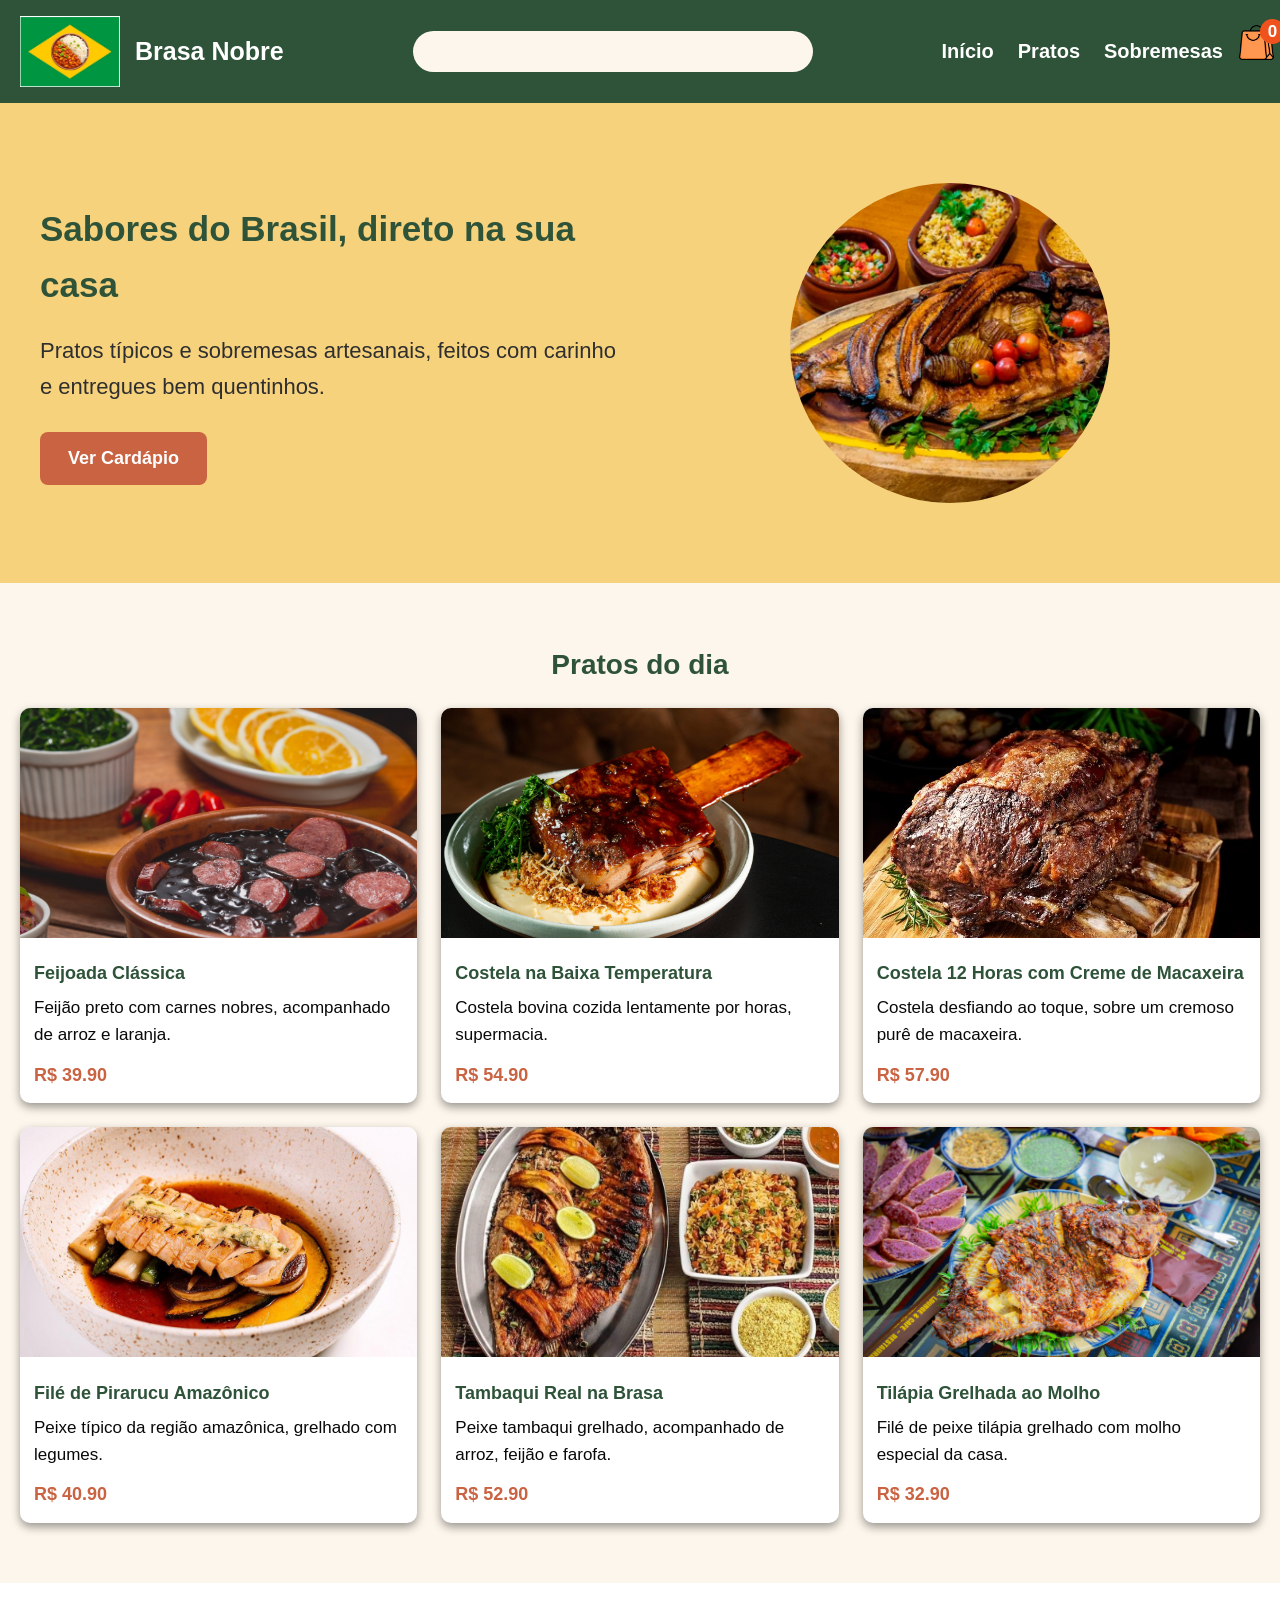
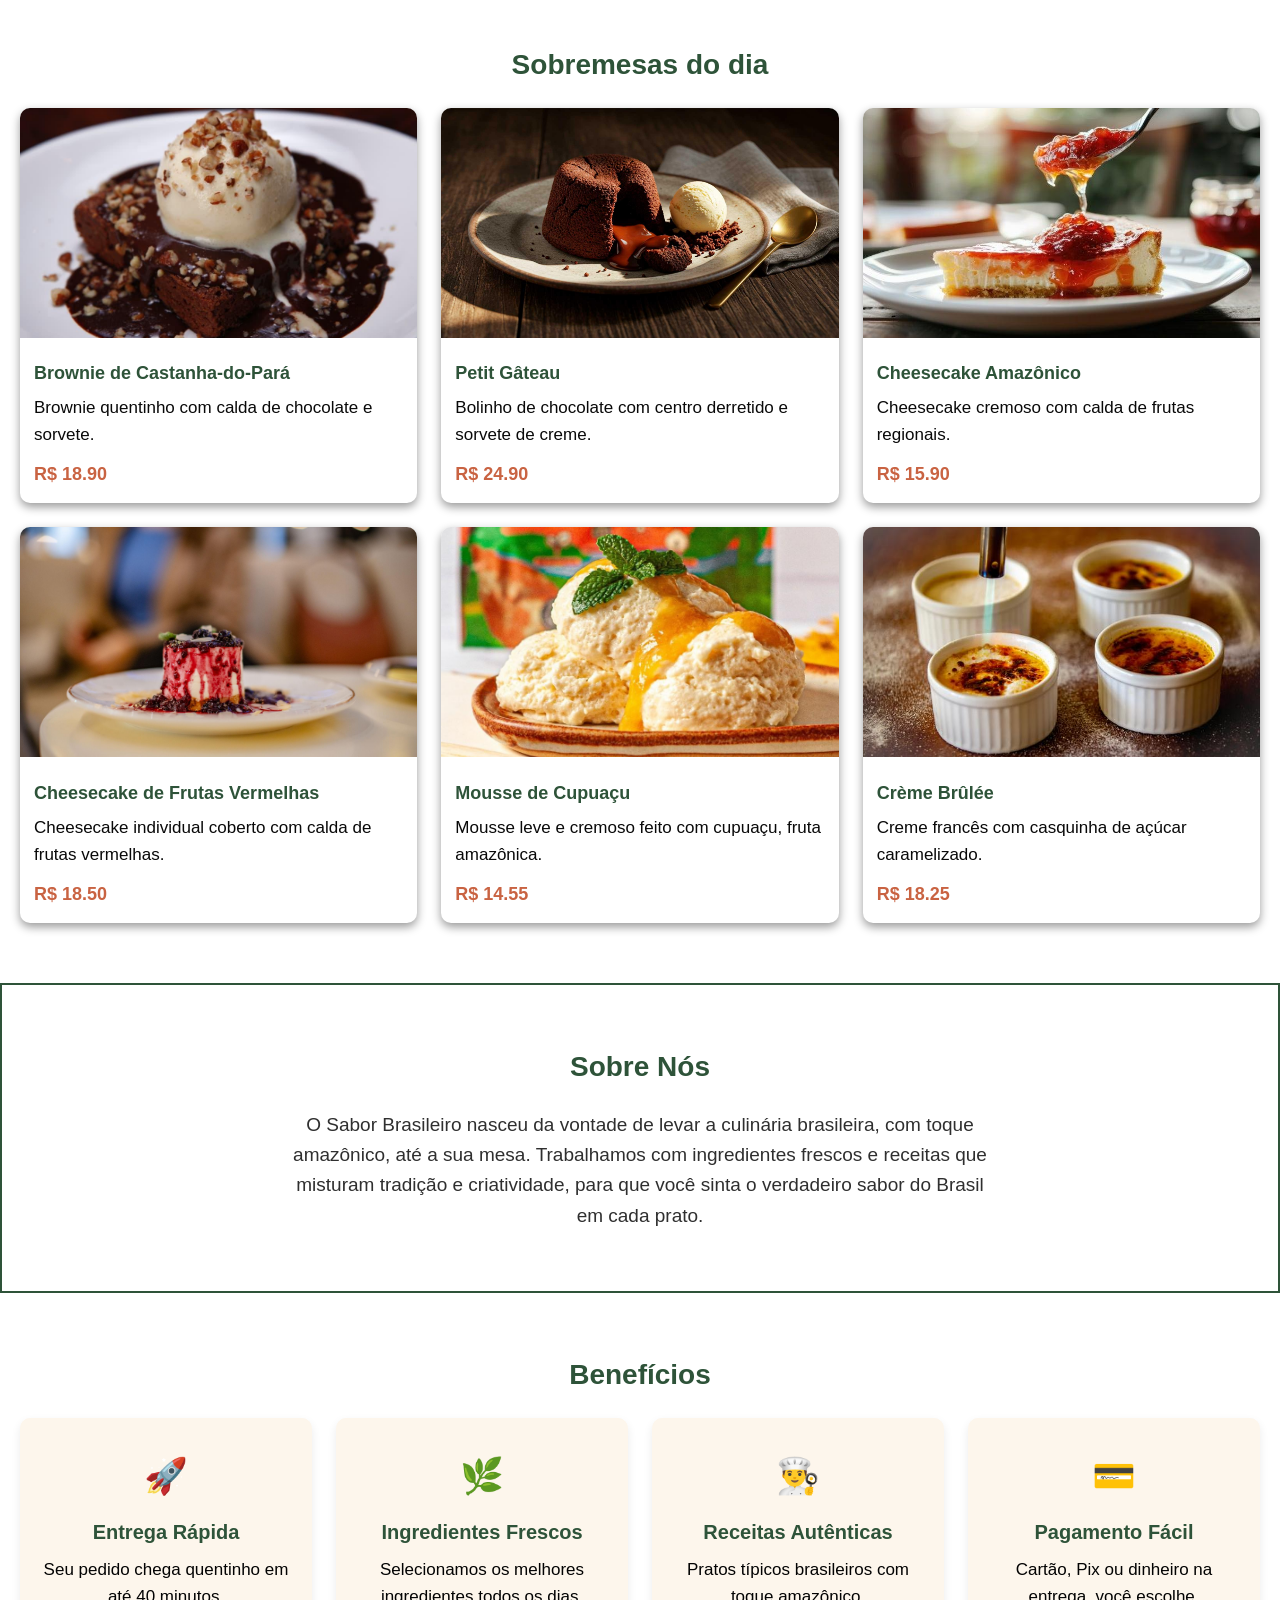
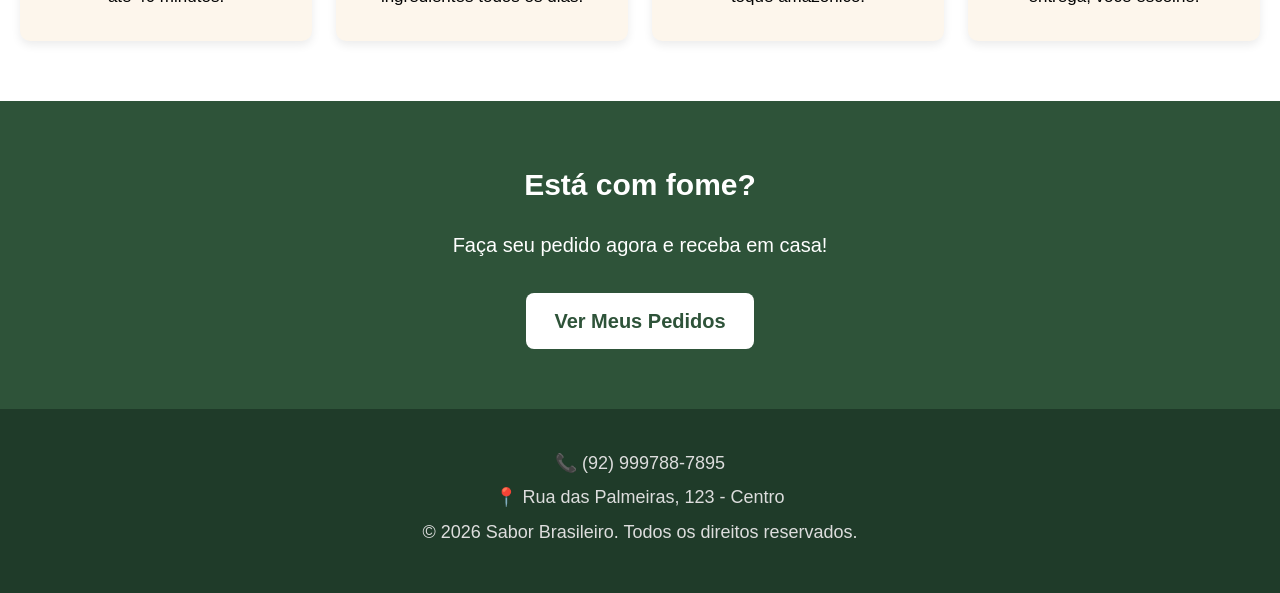
==== index.html @ 7fa76d5f "Commit" ====
<!DOCTYPE html>
<html lang="pt-BR">

<head>
  <meta charset="UTF-8">
  <meta name="viewport" content="width=device-width, initial-scale=1.0">
  <title>Brasa Nobre</title>
  <link rel="stylesheet" href="style.css">
</head>

<body>

  <!-- HEADER -->
  <header class="header">
    <div class="container header-conteudo">
      <div class="logo-area">
        <img class="logo" src="icons/logo.png" alt="logo">
        <h1 class="logoNome">Brasa Nobre</h1>
      </div>

      <div class="pesquisa-header">
        <input id="campoPesquisa" type="text">
      </div>

      <!-- Botão icone (só aparece no celular) -->
      <div class="header-mobile-controles">
        <button class="menu-hamburguer" id="menuHamburguer" aria-label="Abrir menu">
          <span></span>
          <span></span>
          <span></span>
        </button>

        <a href="sacola.html" class="sacola-icone">
          <img src="icons/sacola.png" alt="Sacola">
          <span class="sacola-contador" id="sacola-contador">0</span>
        </a>
      </div>


      <nav id="menuNav">
        <ul class="menu-nav">
          <li><a href="index.html">Início</a></li>
          <li><a href="pratos.html">Pratos</a></li>
          <li><a href="sobremesas.html">Sobremesas</a></li>
        </ul>
      </nav>

    </div>
  </header>

  <!-- SEÇÃO PRINCIPAL (HERO / BANNER) -->
  <section class="hero">
    <div class="container hero-conteudo">

      <div class="hero-texto">
        <h2>Sabores do Brasil, direto na sua casa</h2>
        <p>Pratos típicos e sobremesas artesanais, feitos com carinho e entregues bem quentinhos.</p>
        <a href="#pratos" class="botao">Ver Cardápio</a>
      </div>

      <div class="hero-imagem">
        <img src="comidas/banner.png" alt="Tambaqui na Brasa">
      </div>

    </div>
  </section>

  <!-- SEÇÃO DE PRATOS (COMIDA)-->
  <section id="pratos" class="cardapio">
    <div class="container">
      <h2>Pratos do dia</h2>

      <!-- Cada prato é um "card" (cartão) com imagem, nome, descrição e preço -->
      <div class="grade-cardapio">

        <div class="card card-clicavel" data-titulo="Feijoada Clássica"
          data-descricao="Feijão preto com carnes nobres, acompanhado de arroz e laranja." data-preco="39.90"
          data-imagem="comidas/Feijoada classica.jpg">
          <img src="comidas/Feijoada classica.jpg" alt="Feijoada Clássica">
          <h3>Feijoada Clássica</h3>
          <p>Feijão preto com carnes nobres, acompanhado de arroz e laranja.</p>
          <span class="preco">R$ 39.90</span>
        </div>

        <div class="card card-clicavel" data-titulo="Costela na Baixa Temperatura"
          data-descricao="Costela bovina cozida lentamente por horas, supermacia." data-preco="54.90"
          data-imagem="comidas/Costela Bovina na baixa temperatura.jpg">
          <img src="comidas/Costela Bovina na baixa temperatura.jpg" alt="Costela Bovina">
          <h3>Costela na Baixa Temperatura</h3>
          <p>Costela bovina cozida lentamente por horas, supermacia.</p>
          <span class="preco">R$ 54.90</span>
        </div>

        <div class="card card-clicavel" data-titulo="Costela 12 Horas com Creme de Macaxeira"
          data-descricao="Costela desfiando ao toque, sobre um cremoso purê de macaxeira." data-preco="57.90"
          data-imagem="comidas/Costela 12 Horas com Creme de Macaxeira.jpg">
          <img src="comidas/Costela 12 Horas com Creme de Macaxeira.jpg" alt="Costela com creme de macaxeira">
          <h3>Costela 12 Horas com Creme de Macaxeira</h3>
          <p>Costela desfiando ao toque, sobre um cremoso purê de macaxeira.</p>
          <span class="preco">R$ 57.90</span>
        </div>

        <div class="card card-clicavel" data-titulo="Filé de Pirarucu Amazônico"
          data-descricao="Peixe típico da região amazônica, grelhado com legumes." data-preco="49.90"
          data-imagem="comidas/Filé de Pirarucu Amazônico.jpg">
          <img src="comidas/Filé de Pirarucu Amazônico.jpg" alt="Filé de Pirarucu">
          <h3>Filé de Pirarucu Amazônico</h3>
          <p>Peixe típico da região amazônica, grelhado com legumes.</p>
          <span class="preco">R$ 40.90</span>
        </div>

        <div class="card card-clicavel" data-titulo="Tambaqui Real na Brasa"
          data-descricao="Peixe tambaqui grelhado, acompanhado de arroz, feijão e farofa." data-preco="52.90"
          data-imagem="comidas/Tambaqui Real na Brasa.jpg">
          <img src="comidas/Tambaqui Real na Brasa.jpg" alt="Tambaqui na brasa">
          <h3>Tambaqui Real na Brasa</h3>
          <p>Peixe tambaqui grelhado, acompanhado de arroz, feijão e farofa.</p>
          <span class="preco">R$ 52.90</span>
        </div>

        <div class="card card-clicavel" data-titulo="Tilápia Grelhada ao Molho"
          data-descricao="Filé de peixe tilápia grelhado com molho especial da casa." data-preco="42.90"
          data-imagem="comidas/Tilapia grelhada ao molho.jpg">
          <img src="comidas/Tilapia grelhada ao molho.jpg" alt="Tilápia grelhada">
          <h3>Tilápia Grelhada ao Molho</h3>
          <p>Filé de peixe tilápia grelhado com molho especial da casa.</p>
          <span class="preco">R$ 32.90</span>
        </div>

      </div>
    </div>
  </section>

  <!-- SEÇÃO DE SOBREMESAS -->
  <section id="sobremesas" class="cardapio cardapio-sobremesas">
    <div class="container">
      <h2>Sobremesas do dia</h2>

      <div class="grade-cardapio">

        <div class="card card-clicavel" data-titulo="Brownie de Castanha-do-Pará"
          data-descricao="Brownie quentinho com calda de chocolate e sorvete." data-preco="22.90"
          data-imagem="sobremesas/Brownie de Castanha-do-Pará.jpg">
          <img src="sobremesas/Brownie de Castanha-do-Pará.jpg" alt="Brownie de castanha-do-pará">
          <h3>Brownie de Castanha-do-Pará</h3>
          <p>Brownie quentinho com calda de chocolate e sorvete.</p>
          <span class="preco">R$ 18.90</span>
        </div>

        <div class="card card-clicavel" data-titulo="Petit Gâteau"
          data-descricao="Bolinho de chocolate com centro derretido e sorvete de creme." data-preco="24.90"
          data-imagem="sobremesas/Petit Gâteau.jpg">
          <img src="sobremesas/Petit Gâteau.jpg" alt="Petit Gâteau">
          <h3>Petit Gâteau</h3>
          <p>Bolinho de chocolate com centro derretido e sorvete de creme.</p>
          <span class="preco">R$ 24.90</span>
        </div>

        <div class="card card-clicavel" data-titulo="Cheesecake Amazônico"
          data-descricao="Cheesecake cremoso com calda de frutas regionais." data-preco="21.90"
          data-imagem="sobremesas/Cheesecake Amazônico.jpg">
          <img src="sobremesas/Cheesecake Amazônico.jpg" alt="Cheesecake Amazônico">
          <h3>Cheesecake Amazônico</h3>
          <p>Cheesecake cremoso com calda de frutas regionais.</p>
          <span class="preco">R$ 15.90</span>
        </div>

        <div class="card card-clicavel" data-titulo="Cheesecake de Frutas Vermelhas"
          data-descricao="Cheesecake individual coberto com calda de frutas vermelhas." data-preco="21.90"
          data-imagem="sobremesas/Cheesecake de Frutas Vermelhas.jpg">
          <img src="sobremesas/Cheesecake de Frutas Vermelhas.jpg" alt="Cheesecake de frutas vermelhas">
          <h3>Cheesecake de Frutas Vermelhas</h3>
          <p>Cheesecake individual coberto com calda de frutas vermelhas.</p>
          <span class="preco">R$ 18.50</span>
        </div>

        <div class="card card-clicavel" data-titulo="Mousse de Cupuaçu"
          data-descricao="Mousse leve e cremoso feito com cupuaçu, fruta amazônica." data-preco="18.90"
          data-imagem="sobremesas/Mousse de Cupuaçu.jpg">
          <img src="sobremesas/Mousse de Cupuaçu.jpg" alt="Mousse de cupuaçu">
          <h3>Mousse de Cupuaçu</h3>
          <p>Mousse leve e cremoso feito com cupuaçu, fruta amazônica.</p>
          <span class="preco">R$ 14.55</span>
        </div>

        <div class="card card-clicavel" data-titulo="Crème Brûlée"
          data-descricao="Creme francês com casquinha de açúcar caramelizado." data-preco="23.90"
          data-imagem="sobremesas/Crème Brûlée.jpg">
          <img src="sobremesas/Crème Brûlée.jpg" alt="Crème Brûlée">
          <h3>Crème Brûlée</h3>
          <p>Creme francês com casquinha de açúcar caramelizado.</p>
          <span class="preco">R$ 18.25</span>
        </div>

      </div>
    </div>
  </section>

  <!-- SOBRE O RESTAURANTE -->
  <section id="sobre" class="sobre">
    <div class="container">
      <h2>Sobre Nós</h2>
      <p>
        O Sabor Brasileiro nasceu da vontade de levar a culinária brasileira,
        com toque amazônico, até a sua mesa. Trabalhamos com ingredientes
        frescos e receitas que misturam tradição e criatividade, para que
        você sinta o verdadeiro sabor do Brasil em cada prato.
      </p>
    </div>
  </section>

  <!-- MODAL (janela) DE DETALHES DO PRATO -->
  <div class="modal" id="modal-prato">
    <div class="modal-conteudo">

      <button class="modal-fechar" id="modal-fechar">×</button>

      <img id="modal-imagem" src="" alt="">

      <h3 id="modal-titulo"></h3>
      <p id="modal-descricao"></p>
      <span class="preco" id="modal-preco"></span>

      <div class="modal-quantidade">
        <button id="btn-menos">−</button>
        <span id="quantidade-atual">1</span>
        <button id="btn-mais">+</button>
      </div>

      <button class="botao botao-sacola" id="btn-adicionar-sacola">
        Adicionar aos Pedidos
      </button>

    </div>
  </div>

  <!-- SEÇÃO DE BENEFÍCIOS / DIFERENCIAIS     -->

  <section class="beneficios">
    <div class="container">
      <h2>Benefícios</h2>

      <div class="grade-beneficios">

        <div class="card-beneficio">
          <div class="card-beneficio-icone">🚀</div>
          <h3>Entrega Rápida</h3>
          <p>Seu pedido chega quentinho em até 40 minutos.</p>
        </div>

        <div class="card-beneficio">
          <div class="card-beneficio-icone">🌿</div>
          <h3>Ingredientes Frescos</h3>
          <p>Selecionamos os melhores ingredientes todos os dias.</p>
        </div>

        <div class="card-beneficio">
          <div class="card-beneficio-icone">👨‍🍳</div>
          <h3>Receitas Autênticas</h3>
          <p>Pratos típicos brasileiros com toque amazônico.</p>
        </div>

        <div class="card-beneficio">
          <div class="card-beneficio-icone">💳</div>
          <h3>Pagamento Fácil</h3>
          <p>Cartão, Pix ou dinheiro na entrega, você escolhe.</p>
        </div>

      </div>
    </div>
  </section>

  <!-- CHAMADA PARA AÇÃO (CTA)-->
  <section class="cta">
    <div class="container">
      <h2>Está com fome?</h2>
      <p>Faça seu pedido agora e receba em casa!</p><br>
      <a href="sacola.html" class="botao botao-claro">Ver Meus Pedidos</a>
    </div>
  </section>

  <!-- RODAPÉ -->
  <footer id="contato" class="footer">
    <div class="container">
      <p>📞 (92) 999788-7895</p>
      <p>📍 Rua das Palmeiras, 123 - Centro</p>
      <p>&copy; 2026 Sabor Brasileiro. Todos os direitos reservados.</p>
    </div>
  </footer>


  <!-- Ligando com o arquivo JavaScript -->
  <script src="script.js"></script>
</body>

</html>
---- style.css ----
* {
  margin: 0;
  padding: 0;
  box-sizing: border-box;
}

/* CONFIGURAÇÕES GERAIS DO SITE */
body {
  font-family: 'Segoe UI', Verdana, Arial, sans-serif;
  color: #2f2f2f;
  line-height: 1.6;
  display: flex;
  flex-direction: column;
  min-height: 100vh;
}

/* Classe usada para centralizar o conteúdo e limitar a largura */
.container {
  max-width: 1300px;
  margin: 0 auto;
  padding: 0 20px;
}

h2 {
  font-size: 28px;
  margin-bottom: 20px;
  color: #2e5339;
  text-align: center;
}

a {
  text-decoration: none;
  color: inherit;
}

/* ===BOTÕES==== */
.botao {
  display: inline-block;
  background-color: #c96342;
  color: #fff;
  padding: 12px 28px;
  border-radius: 8px;
  font-weight: bold;
}

.botao:hover {
  background-color: #a14e33;
  /* Efeito mais escuro */
}

.botao-claro {
  background-color: #fff;
  color: #2e5339;
}

.botao-claro:hover {
  background-color: #eaeaea;
}

/* === HEADER (logo + menu) === */
.header {
  background-color: #2e5339;
  padding: 16px 0;
}

.header-conteudo {
  /* FLEXBOX: organiza logo e menu lado a lado */
  display: flex;
  justify-content: space-between;
  align-items: center;
}

.logo-area {
  display: flex;
  align-items: center;
  gap: 15px;
}

.logo {
  width: 100px;
}

.logoNome {
  color: #fff;
  font-size: 25px;
}

.pesquisa-header {
  flex: 1;
  display: flex;
  justify-content: center;
  margin: 0 30px;
}

#campoPesquisa {
  width: 100%;
  max-width: 400px;
  padding: 10px 18px;
  border: 3px solid transparent;
  border-radius: 50px;
  outline: none;
  font-size: 18 px;
  background-color: #fdf6ec;
  color: #101010;
  transition: all 0.3s ease;
}


/* Quando o cliente clica/seleciona o campo */
#campoPesquisa:focus {
  border-color: #f6ad03;
  /* amarelo dourado do tema, dá destaque */
  background-color: #fff;
  box-shadow: 0 0 0 3px rgba(242, 193, 78, 0.3);
  /* brilho suave ao redor */
}

/* Estiliza o placeholder */
#campoPesquisa::placeholder {
  color: #999;
}

/* Coloca os itens do menu em linha, um ao lado do outro */
.menu-nav {
  display: flex;
  list-style: none;
  gap: 24px;
  font-size: 20px;
}

.menu-nav a {
  color: #fff;
  font-weight: bold;
}

.menu-nav a:hover {
  color: #f2c14e;
  /* amarelo dourado de destaque */
}

/* =========================================
   MENU HAMBÚRGUER (celular)
========================================= */

/* Escondido por padrão (só aparece no celular, via media query) */
.menu-hamburguer {
  display: none;
  flex-direction: column;
  justify-content: center;
  gap: 5px;
  background: none;
  border: none;
  cursor: pointer;
  padding: 8px;
}

.menu-hamburguer span {
  width: 26px;
  height: 3px;
  background-color: #fff;
  border-radius: 2px;
}

/* No celular: mostra o botão e esconde o menu por padrão */
@media (max-width: 600px) {
  .menu-hamburguer {
    display: flex;
  }

  nav {
    width: 100%;
    max-height: 0;
    overflow: hidden;
    transition: max-height 0.3s ease;
  }

  /* Quando o JavaScript adicionar essa classe, o menu aparece */
  nav.aberto {
    max-height: 200px;
  }

  .menu-nav {
    flex-direction: column;
    align-items: center;
    padding: 12px 0;
  }
}

/* === HERO (seção principal/banner) === */
.hero {
  background-color: #f7d27d;
  padding: 80px 20px;
}

.hero-conteudo {
  display: flex;
  align-items: center;
  justify-content: space-between;
  gap: 40px;
}

.hero-texto {
  flex: 1;
  /* ocupa o espaço disponível */
  text-align: left;
  font-size: 18px;

}

.hero-texto h2 {
  font-size: 35px;
  color: #2e5339;
  text-align: left;
}

.hero-texto p {
  font-size: 22px;
  margin: 16px 0 28px;
}

.hero-imagem {
  flex: 1;
  display: flex;
  justify-content: center;
}

.hero-imagem img {
  width: 320px;
  height: 320px;
  object-fit: cover;
  border-radius: 50%;
  /* deixa a imagem redonda */

  /* Animação de flutuar */
  animation: flutuar 3s ease-in-out infinite;
}

/* Define os "passos" da animação: sobe e desce */
@keyframes flutuar {

  0%,
  100% {
    transform: translateY(0px);
  }

  50% {
    transform: translateY(-15px);
  }
}


/* === SOBRE === */
.sobre {
  padding: 60px 0;
  text-align: center;
  border: 2px solid #2e5339;
}

.sobre p {
  max-width: 700px;
  margin: 0 auto;
  font-size: 19px;
}

/* === CARDÁPIO (pratos e sobremesas) ==== */
.cardapio {
  padding: 60px 0;
  background-color: #fdf6ec;
  /* tom claro, parece e suave */
}

.cardapio-sobremesas {
  background-color: #fff;
  /* cor diferente pra separar visualmente das comidas */
}

.grade-cardapio {
  /* GRID: organiza os cards em colunas automáticas */
  display: grid;
  grid-template-columns: repeat(3, 1fr);
  gap: 24px;
}

.card {
  background-color: #fff;
  border-radius: 10px;
  overflow: hidden;
  box-shadow: 0 4px 10px rgba(0, 0, 0, 0.4);
  transition: transform 0.3s ease;
  /* efeito suave ao passar o mouse */
}

.card:hover {
  transform: translateY(-6px);
  /* "levanta" o card ao passar o mouse */
}

.card img {
  width: 100%;
  height: 230px;
  object-fit: cover;
  /* a imagem preenche o espaço sem distorcer */
}

.card h3 {
  font-size: 18px;
  color: #2e5339;
  margin: 14px 14px 6px;
}

.card p {
  font-size: 17px;
  color: #090909;
  margin: 0 14px 12px;
}

.preco {
  display: block;
  font-weight: bold;
  color: #c96342;
  margin: 0 14px 14px;
  font-size: 18px;
}

/* Estilo aplicado pelo JavaScript quando o cliente clica no card */
.card.selecionado {
  border: 3px solid #2e5339;
  box-shadow: 0 6px 14px rgba(0, 0, 0, 0.4);
}

/* === MODAL DE DETALHES DO PRATO === */
.modal {
  display: none;
  position: fixed;
  top: 0;
  left: 0;
  width: 100%;
  height: 100%;
  background-color: rgba(0, 0, 0, 0.6);
  justify-content: center;
  align-items: center;
  z-index: 1000;
}

.modal.aberto {
  display: flex;
}

.modal-conteudo {
  background-color: #fff;
  padding: 40px;
  border-radius: 12px;
  max-width: 500px;
  width: 90%;
  text-align: center;
  position: relative;
  font-size: 18px;
}

.modal-conteudo img {
  width: 100%;
  height: 260px;
  object-fit: cover;
  border-radius: 8px;
  margin-bottom: 16px;
}

.modal-fechar {
  position: absolute;
  top: 10px;
  right: 14px;
  background: none;
  border: none;
  font-size: 35px;
  cursor: pointer;
  color: #050505;
}

.modal-quantidade {
  display: flex;
  align-items: center;
  justify-content: center;
  gap: 16px;
  margin: 20px 0;
}

.modal-quantidade button {
  width: 36px;
  height: 36px;
  border-radius: 50%;
  border: 2px solid #2e5339;
  background-color: #fff;
  color: #2e5339;
  font-size: 30px;
  cursor: pointer;
}

.modal-quantidade button:hover {
  background-color: #2e5339;
  color: #fff;
}

#quantidade-atual {
  font-size: 20px;
  font-weight: bold;
  min-width: 24px;
}

.botao-sacola {
  width: 100%;
  font-size: 17px;
}

.card-clicavel {
  cursor: pointer;
}


/* === PÁGINA DO SACOLA ===*/
.pagina-sacola {
  padding: 60px 0;
  min-height: 60vh;
}

.item-sacola {
  display: flex;
  align-items: center;
  gap: 16px;
  background-color: #fff;
  border-radius: 10px;
  padding: 14px;
  margin-bottom: 14px;
  box-shadow: 0 4px 10px rgba(0, 0, 0, 0.10);
}

.item-sacola img {
  width: 90px;
  height: 90px;
  object-fit: cover;
  border-radius: 8px;
}

.item-sacola-info {
  flex: 1;
}

.item-sacola-info h3 {
  color: #2e5339;
  font-size: 22px;
}

.item-sacola-info p {
  font-size: 20px;
  color: #040404;

}

.item-sacola-remover {
  background-color: #c96342;
  color: #fff;
  border: none;
  padding: 8px 14px;
  border-radius: 6px;
  cursor: pointer;
  font-size: 16px;
}

.item-sacola-remover:hover {
  background-color: #a14e33;
}

.sacola-total {
  display: flex;
  justify-content: space-between;
  font-size: 22px;
  margin-top: 20px;
  padding-top: 20px;
  border-top: 2px solid #2e5339;
}

.sacola-total span {
  color: #c96342;
  font-weight: bold;
}


.sacola-icone {
  position: relative;
  display: inline-flex;
  cursor: pointer;
  top: -5px;
  right: -15px;
}

.sacola-icone img {
  width: 37px;
  height: 37px;
  object-fit: contain;
}

.sacola-contador {
  position: absolute;
  top: -5px;
  right: -10px;
  background-color: #f0521e;
  color: #fff;
  font-size: 17px;
  font-weight: bold;
  border-radius: 50%;
  width: 25px;
  height: 25px;
  display: flex;
  align-items: center;
  justify-content: center;
}

.item-sacola-menos,
.item-sacola-mais {
  width: 36px;
  height: 36px;
  border-radius: 50%;
  border: 2px solid #2e5339;
  background-color: #fff;
  color: #2e5339;
  font-size: 25px;
  cursor: pointer;
  margin-right: 8px;
}

.item-sacola-menos:hover,
.item-sacola-mais:hover {
  background-color: #2e5339;
  color: #fff;
}

/* Ajusta a mensagem de sacola vazia: centralizada e com mais destaque */

.sacola-vazia {
  text-align: center;
  font-size: 22px;
  color: #030303;
  padding: 60px 20px;
}

.sacola-vazia a {
  display: inline-block;
  margin-top: 8px;
  color: #2e5339;
  font-weight: bold;
  text-decoration: underline;
}

/* Esconde a busca só na página da sacola, mas mantém o espaço reservado */
.pagina-sacola-body .pesquisa-header {
  visibility: hidden;
}


/* === CTA (chamada para ação final)=== */

.cta {
  background-color: #2e5339;
  color: #fff;
  text-align: center;
  padding: 60px 20px;
  font-size: 20px;
}

.cta h2 {
  color: #fff;
  font-size: 30px;
}

/* =========================================
   BENEFÍCIOS / DIFERENCIAIS
========================================= */
.beneficios {
  padding: 60px 0;
  background-color: #fff;
}

.grade-beneficios {
  /* GRID: organiza os cards em colunas automáticas */
  display: grid;
  grid-template-columns: repeat(4, 1fr);
  gap: 24px;
}

.card-beneficio {
  background-color: #fdf6ec;
  border-radius: 10px;
  padding: 30px 20px;
  text-align: center;
  box-shadow: 0 4px 10px rgba(0, 0, 0, 0.08);
  transition: transform 0.3s ease;
}

.card-beneficio:hover {
  transform: translateY(-6px);
}

.card-beneficio-icone {
  font-size: 2.2rem;
  margin-bottom: 12px;
}

.card-beneficio h3 {
  color: #2e5339;
  font-size: 20px;
  margin-bottom: 8px;
}

.card-beneficio p {
  color: #030303;
  font-size: 17px;
}

/* Responsividade dos benefícios */
@media (max-width: 900px) {
  .grade-beneficios {
    grid-template-columns: repeat(2, 1fr);
  }
}

@media (max-width: 600px) {
  .grade-beneficios {
    grid-template-columns: 1fr;
  }
}

/* === FOOTER (rodapé) === */

.footer {
  background-color: #1f3b29;
  color: #ddd;
  text-align: center;
  padding: 40px;
  margin-top: auto;
}

.footer p {
  margin-bottom: 6px;
  font-size: 18px;
}

/* === RESPONSIVIDADE
Media queries: ajustam o layout para telas menores === */

/* =========================================
   RESPONSIVIDADE
   Media queries: ajustam o layout para telas menores
========================================= */

/* Tablets (telas até 900px) */

@media (max-width: 900px) {
  .grade-cardapio {
    grid-template-columns: repeat(2, 1fr);
  }

  .pesquisa-header {
    margin: 0 12px;
  }

  #campoPesquisa {
    max-width: 180px;
  }

  .menu-nav {
    gap: 14px;
    font-size: 16px;
  }

  .logoNome {
    font-size: 20px;
  }
}

/* Celulares (telas até 600px) */
@media (max-width: 600px) {
  .header-conteudo {
    flex-direction: column;
    align-items: center;
    gap: 12px;
  }

  .logo-area {
    justify-content: center;
    order: initial;
  }

  .logo {
    width: 60px;
  }

  .pesquisa-header {
    margin: 0;
    width: 100%;
    order: initial;
  }

  nav {
    order: initial;
  }

  .header-mobile-controles {
    display: flex;
    align-items: center;
    gap: 16px;
    order: initial;
  }

  .sacola-icone {
    top: 0;
    right: 0;
  }

  .menu-nav {
    flex-wrap: wrap;
    justify-content: center;
    gap: 14px;
  }

  .hero-texto h2 {
    font-size: 1.8rem;
  }

  .grade-cardapio {
    grid-template-columns: 1fr;
  }
}

/* Ordena os elementos do header no desktop: logo, busca, menu, sacola */
.logo-area {
  order: 1;
}

.pesquisa-header {
  order: 2;
}

nav {
  order: 3;
}

.header-mobile-controles {
  order: 4;
}
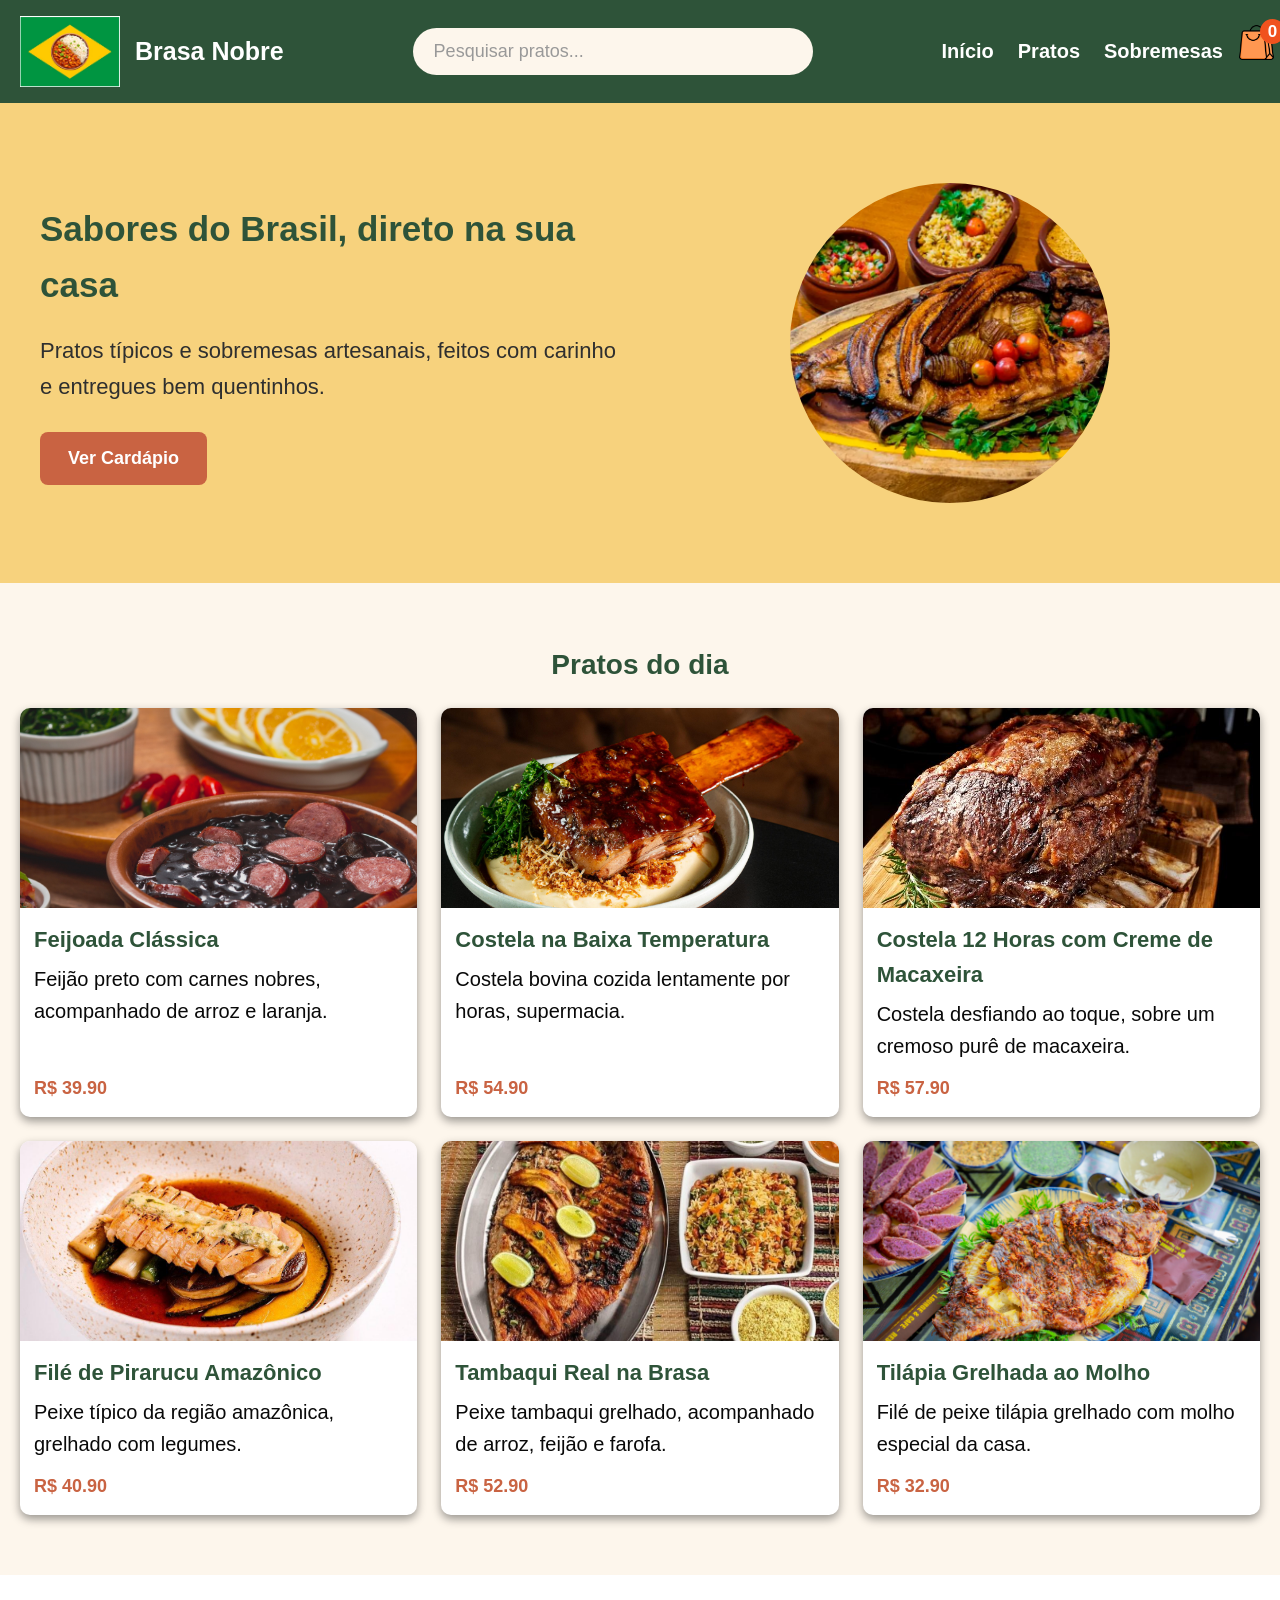
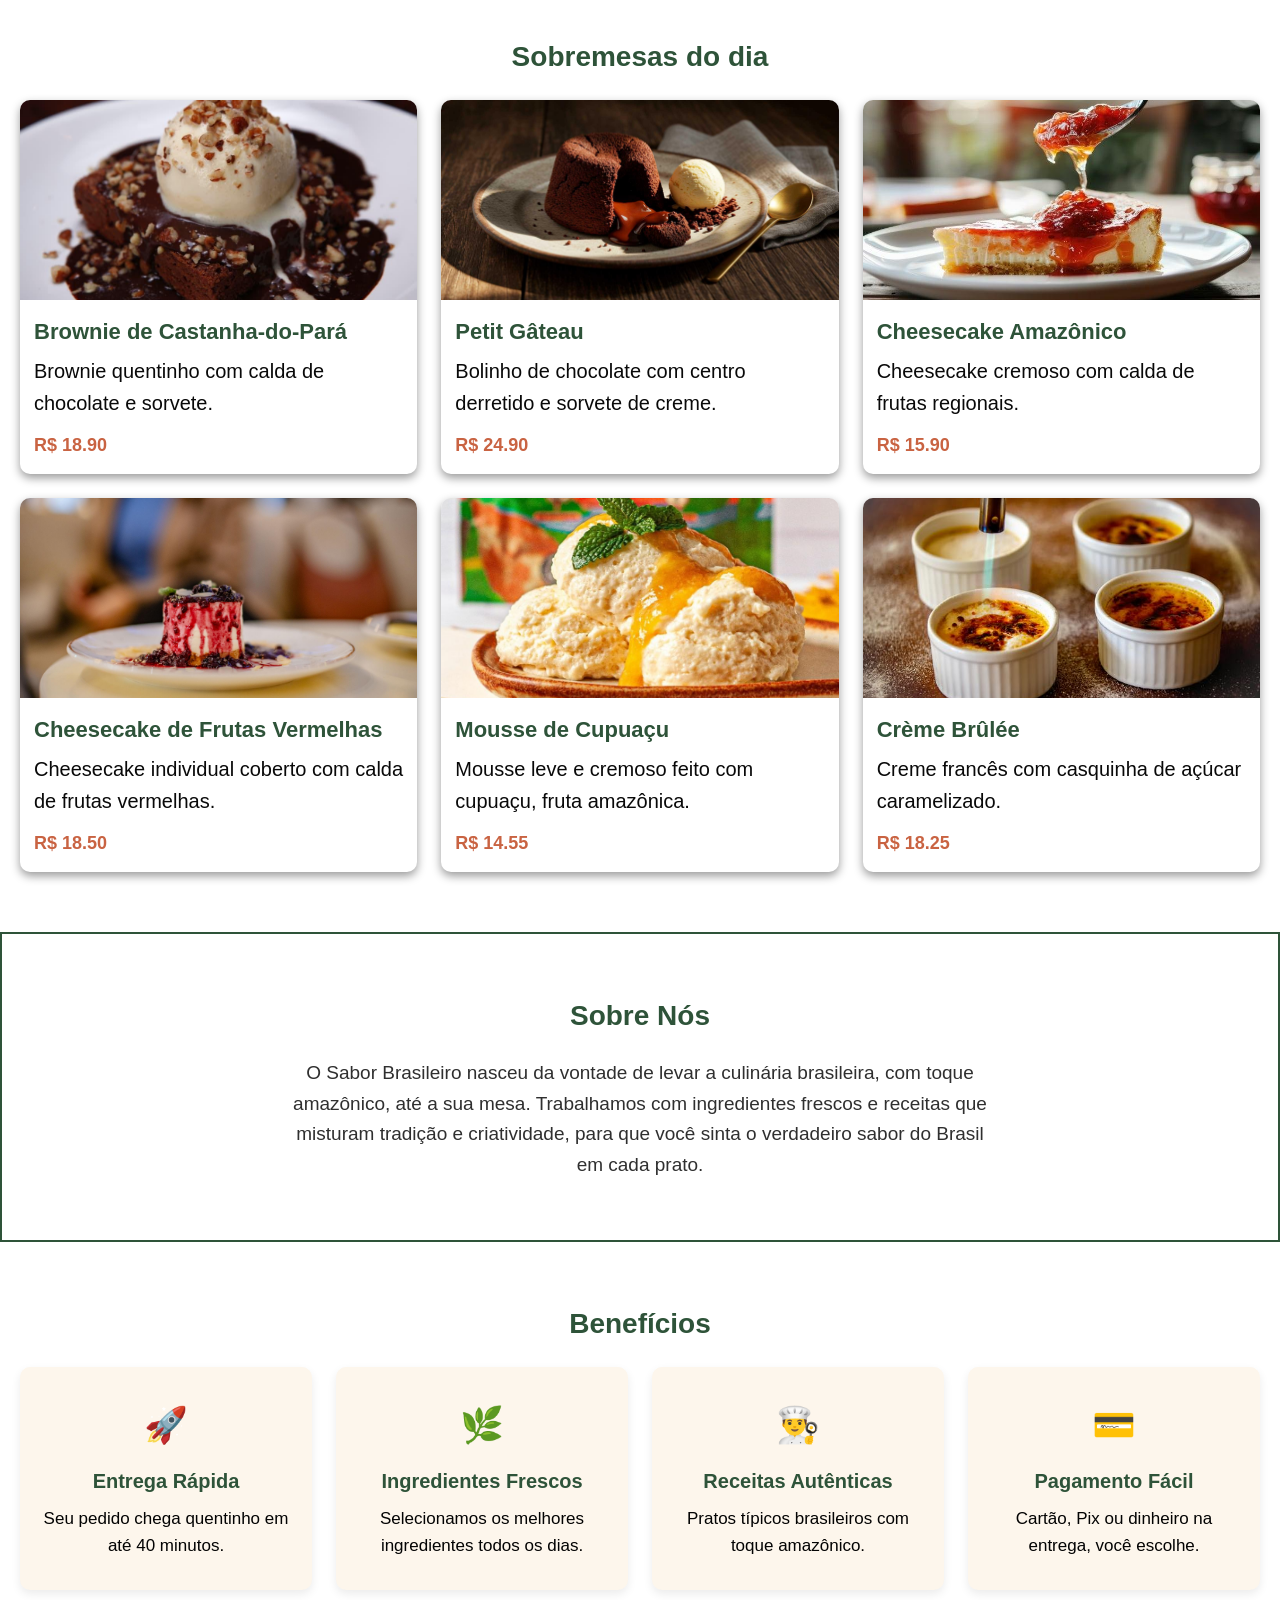
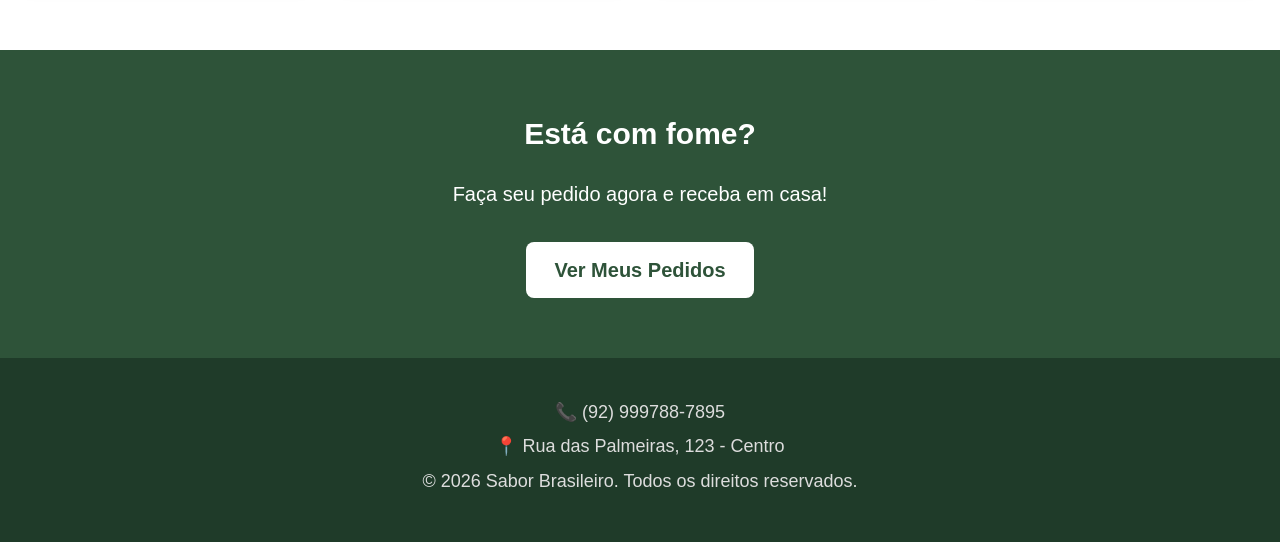
==== commit 939923fe: "Add placeholder to search input in header Updated the header section to include a placeholder in the" ====
--- a/index.html
+++ b/index.html
@@ -18,8 +18,9 @@
         <h1 class="logoNome">Brasa Nobre</h1>
       </div>
 
+      
       <div class="pesquisa-header">
-        <input id="campoPesquisa" type="text">
+         <input id="campoPesquisa" type="text" placeholder="Pesquisar pratos...">
       </div>
 
       <!-- Botão icone (só aparece no celular) -->
@@ -293,4 +294,4 @@
   <script src="script.js"></script>
 </body>
 
-</html>+</html>
--- a/style.css
+++ b/style.css
@@ -99,7 +99,7 @@
   border: 3px solid transparent;
   border-radius: 50px;
   outline: none;
-  font-size: 18 px;
+  font-size: 18px;
   background-color: #fdf6ec;
   color: #101010;
   transition: all 0.3s ease;
@@ -288,7 +288,10 @@
   box-shadow: 0 4px 10px rgba(0, 0, 0, 0.4);
   transition: transform 0.3s ease;
   /* efeito suave ao passar o mouse */
-}
+  display: flex;
+  flex-direction: column;
+}
+
 
 .card:hover {
   transform: translateY(-6px);
@@ -297,19 +300,19 @@
 
 .card img {
   width: 100%;
-  height: 230px;
+  height: 200px;
   object-fit: cover;
   /* a imagem preenche o espaço sem distorcer */
 }
 
 .card h3 {
-  font-size: 18px;
+  font-size: 22px;
   color: #2e5339;
   margin: 14px 14px 6px;
 }
 
 .card p {
-  font-size: 17px;
+  font-size: 20px;
   color: #090909;
   margin: 0 14px 12px;
 }
@@ -320,6 +323,7 @@
   color: #c96342;
   margin: 0 14px 14px;
   font-size: 18px;
+  margin-top: auto;
 }
 
 /* Estilo aplicado pelo JavaScript quando o cliente clica no card */
@@ -652,67 +656,92 @@
 ========================================= */
 
 /* Tablets (telas até 900px) */
-
 @media (max-width: 900px) {
   .grade-cardapio {
     grid-template-columns: repeat(2, 1fr);
   }
 
+  .hero-imagem img {
+    width: 250px;
+    height: 250px;
+  }
+
+  .hero-texto h2 {
+    font-size: 27px;
+  }
+}
+
+/* Celulares (telas até 900px, onde entra o hambúrguer) */
+@media (max-width: 900px) {
+  .header {
+    padding: 8px 0;
+  }
+
+  .header-conteudo {
+    display: flex;
+    flex-direction: row;
+    justify-content: space-between;
+    align-items: center;
+    gap: 8px;
+    flex-wrap: nowrap;
+    position: relative;
+  }
+
+  .logo-area {
+    flex: 0 0 auto;
+    gap: 8px;
+    order: initial;
+  }
+
+  .logo {
+    width: 36px;
+  }
+
+  .logoNome {
+    font-size: 14px;
+    white-space: nowrap;
+  }
+
   .pesquisa-header {
-    margin: 0 12px;
+    flex: 999 1 auto;
+    min-width: 0;
+    margin: 0 10px;
+    order: initial;
   }
 
   #campoPesquisa {
-    max-width: 180px;
-  }
-
-  .menu-nav {
-    gap: 14px;
-    font-size: 16px;
-  }
-
-  .logoNome {
-    font-size: 20px;
-  }
-}
-
-/* Celulares (telas até 600px) */
-@media (max-width: 600px) {
-  .header-conteudo {
-    flex-direction: column;
-    align-items: center;
-    gap: 12px;
-  }
-
-  .logo-area {
-    justify-content: center;
-    order: initial;
-  }
-
-  .logo {
-    width: 60px;
-  }
-
-  .pesquisa-header {
-    margin: 0;
     width: 100%;
-    order: initial;
+    min-width: 0;
+    padding: 8px 12px;
+    font-size: 13px;
   }
 
   nav {
     order: initial;
+    width: 100%;
+    position: absolute;
+    top: 100%;
+    left: 0;
+    background-color: #2e5339;
+    z-index: 999;
   }
 
   .header-mobile-controles {
+    flex: 0 0 auto;
     display: flex;
     align-items: center;
-    gap: 16px;
+    gap: 8px;
     order: initial;
   }
 
   .sacola-icone {
     top: 0;
     right: 0;
+  }
+
+  .sacola-icone img {
+    width: 28px;
+    height: 28px;
   }
 
   .menu-nav {
@@ -725,8 +754,17 @@
     font-size: 1.8rem;
   }
 
+  .hero-texto p {
+    font-size: 17px;
+  }
+
+  .hero-imagem img {
+    width: 220px;
+    height: 220px;
+  }
+
   .grade-cardapio {
-    grid-template-columns: 1fr;
+    grid-template-columns: repeat(2, 1fr);
   }
 }
 
@@ -745,4 +783,4 @@
 
 .header-mobile-controles {
   order: 4;
-}+}
